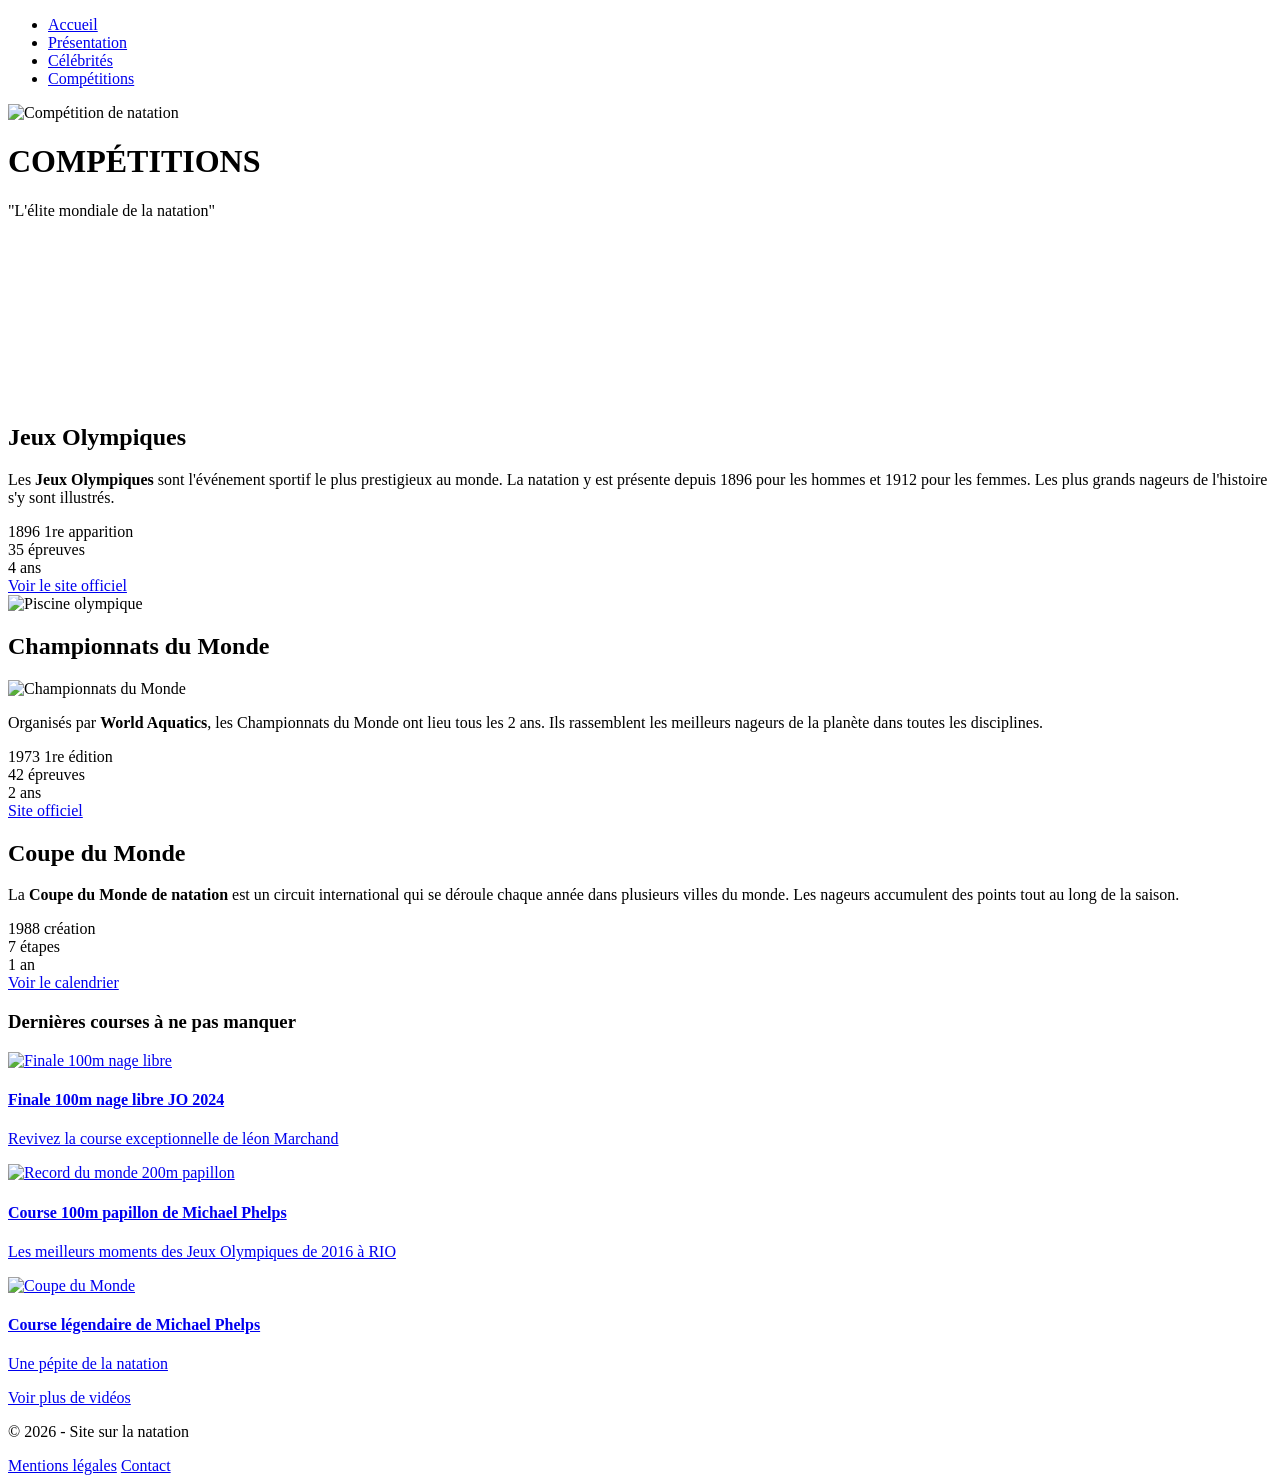
==== competitions.html @ 51e26d25 "Add files via upload" ====
<!DOCTYPE html>
<html lang="fr">
<head>
  <meta charset="UTF-8">
  <meta name="viewport" content="width=device-width, initial-scale=1.0">
  <title>Compétitions de natation</title>
  <link rel="stylesheet" href="style4.css">
</head>
<body class="bulles">

<header>
  <nav>
    <ul>
      <li><a href="index.html">Accueil</a></li>
      <li><a href="presentation.html">Présentation</a></li>
      <li><a href="celebrites.html">Célébrités</a></li>
      <li><a href="competitions.html" class="actif">Compétitions</a></li>
    </ul>
  </nav>
</header>

<div class="photo-haut" style="height: 300px;">
  <img src="photos-videos/2.jpg" alt="Compétition de natation">
  <div class="titre-haut">
    <h1>COMPÉTITIONS</h1>
    <p class="citation">"L'élite mondiale de la natation"</p>
  </div>
</div>

<main class="page-competitions">

  <section id="jo" class="section-competition bulles">
    <h2 class="titre-competition">Jeux Olympiques</h2>
    
    <div class="contenu-competition">
      <div class="texte-competition">
        <p>
          Les <strong>Jeux Olympiques</strong> sont l'événement sportif le plus prestigieux au monde. 
          La natation y est présente depuis 1896 pour les hommes et 1912 pour les femmes.
          Les plus grands nageurs de l'histoire s'y sont illustrés.
        </p>
        <div class="stats-competition">
          <div class="stat">
            <span class="chiffre-stat">1896</span>
            <span class="label-stat">1re apparition</span>
          </div>
          <div class="stat">
            <span class="chiffre-stat">35</span>
            <span class="label-stat">épreuves</span>
          </div>
          <div class="stat">
            <span class="chiffre-stat">4</span>
            <span class="label-stat">ans</span>
          </div>
        </div>
        <a href="https://www.olympics.com/fr/sports/natation/" target="_blank" class="bouton-competition">Voir le site officiel</a>
      </div>
      <div class="image-competition petit">
        <img src="photos-videos/jo.jpg" alt="Piscine olympique" >
      </div>
    </div>
  </section>

  <section id="monde" class="section-competition bulles">
    <h2 class="titre-competition">Championnats du Monde</h2>
    
    <div class="contenu-competition reverse">
      <div class="image-competition petit">
        <img src="photos-videos/championnats-monde.jpg" alt="Championnats du Monde">
      </div>
      <div class="texte-competition">
        <p>
          Organisés par <strong>World Aquatics</strong>, les Championnats du Monde ont lieu tous les 2 ans.
          Ils rassemblent les meilleurs nageurs de la planète dans toutes les disciplines.
        </p>
        <div class="stats-competition">
          <div class="stat">
            <span class="chiffre-stat">1973</span>
            <span class="label-stat">1re édition</span>
          </div>
          <div class="stat">
            <span class="chiffre-stat">42</span>
            <span class="label-stat">épreuves</span>
          </div>
          <div class="stat">
            <span class="chiffre-stat">2</span>
            <span class="label-stat">ans</span>
          </div>
        </div>
        <a href="https://www.worldaquatics.com/" target="_blank" class="bouton-competition">Site officiel</a>
      </div>
    </div>
  </section>

  <section id="coupe" class="section-competition bulles">
    <h2 class="titre-competition">Coupe du Monde</h2>
    
    <div class="contenu-competition">
      <div class="texte-competition">
        <p>
          La <strong>Coupe du Monde de natation</strong> est un circuit international qui se déroule 
          chaque année dans plusieurs villes du monde. Les nageurs accumulent des points 
          tout au long de la saison.
        </p>
        <div class="stats-competition">
          <div class="stat">
            <span class="chiffre-stat">1988</span>
            <span class="label-stat">création</span>
          </div>
          <div class="stat">
            <span class="chiffre-stat">7</span>
            <span class="label-stat">étapes</span>
          </div>
          <div class="stat">
            <span class="chiffre-stat">1</span>
            <span class="label-stat">an</span>
          </div>
        </div>
        <a href="https://www.worldaquatics.com/competitions/world-cup" target="_blank" class="bouton-competition">Voir le calendrier</a>
      </div>
    </div>
  </section>

  <section class="conteneur-video bulles">
    <h3>Dernières courses à ne pas manquer</h3>
    <div class="grille-video">
      
      <a href="JO PARIS 2024 - LE ROI LÉON MARCHAND CHAMPION OLYMPIQUE DU 200M PAPILLON AVEC RECORD OLYMPIQUE !.mp4" target="_blank" class="carte-video">
        <img src="photos-videos/JO2024.jpg" alt="Finale 100m nage libre">
        <h4>Finale 100m nage libre JO 2024</h4>
        <p>Revivez la course exceptionnelle de léon Marchand</p>
      </a>

      <a href="Michael Phelps Last Olympic Race - Swimming Mens 4x100m Medley Relay Final  Rio 2016 Replay.mp4" target="_blank" class="carte-video">
        <img src="photos-videos/swim (1).jpg" alt="Record du monde 200m papillon">
        <h4>Course 100m papillon de Michael Phelps</h4>
        <p>Les meilleurs moments des Jeux Olympiques de 2016 à RIO</p>
      </a>

      <a href="videoplayback.mp4" target="_blank" class="carte-video">
        <img src="photos-videos/Michael  Phelps  Beijing  Olympics  2008 won his 11th  gold  medal.jpg" alt="Coupe du Monde">
        <h4>Course légendaire de Michael Phelps</h4>
        <p>Une pépite de la natation</p>
      </a>

    </div>
    <a href="https://www.youtube.com/results?search_query=natation+competition" target="_blank" class="bouton-video">Voir plus de vidéos</a>
  </section>

</main>

<footer>
  <div class="footer1">
    <p>© 2026 - Site sur la natation</p>
    <div class="footer-liens">
      <a href="mentions.html">Mentions légales</a>
      <a href="contact.html">Contact</a>
    </div>
  </div>
</footer>

</body>
</html>
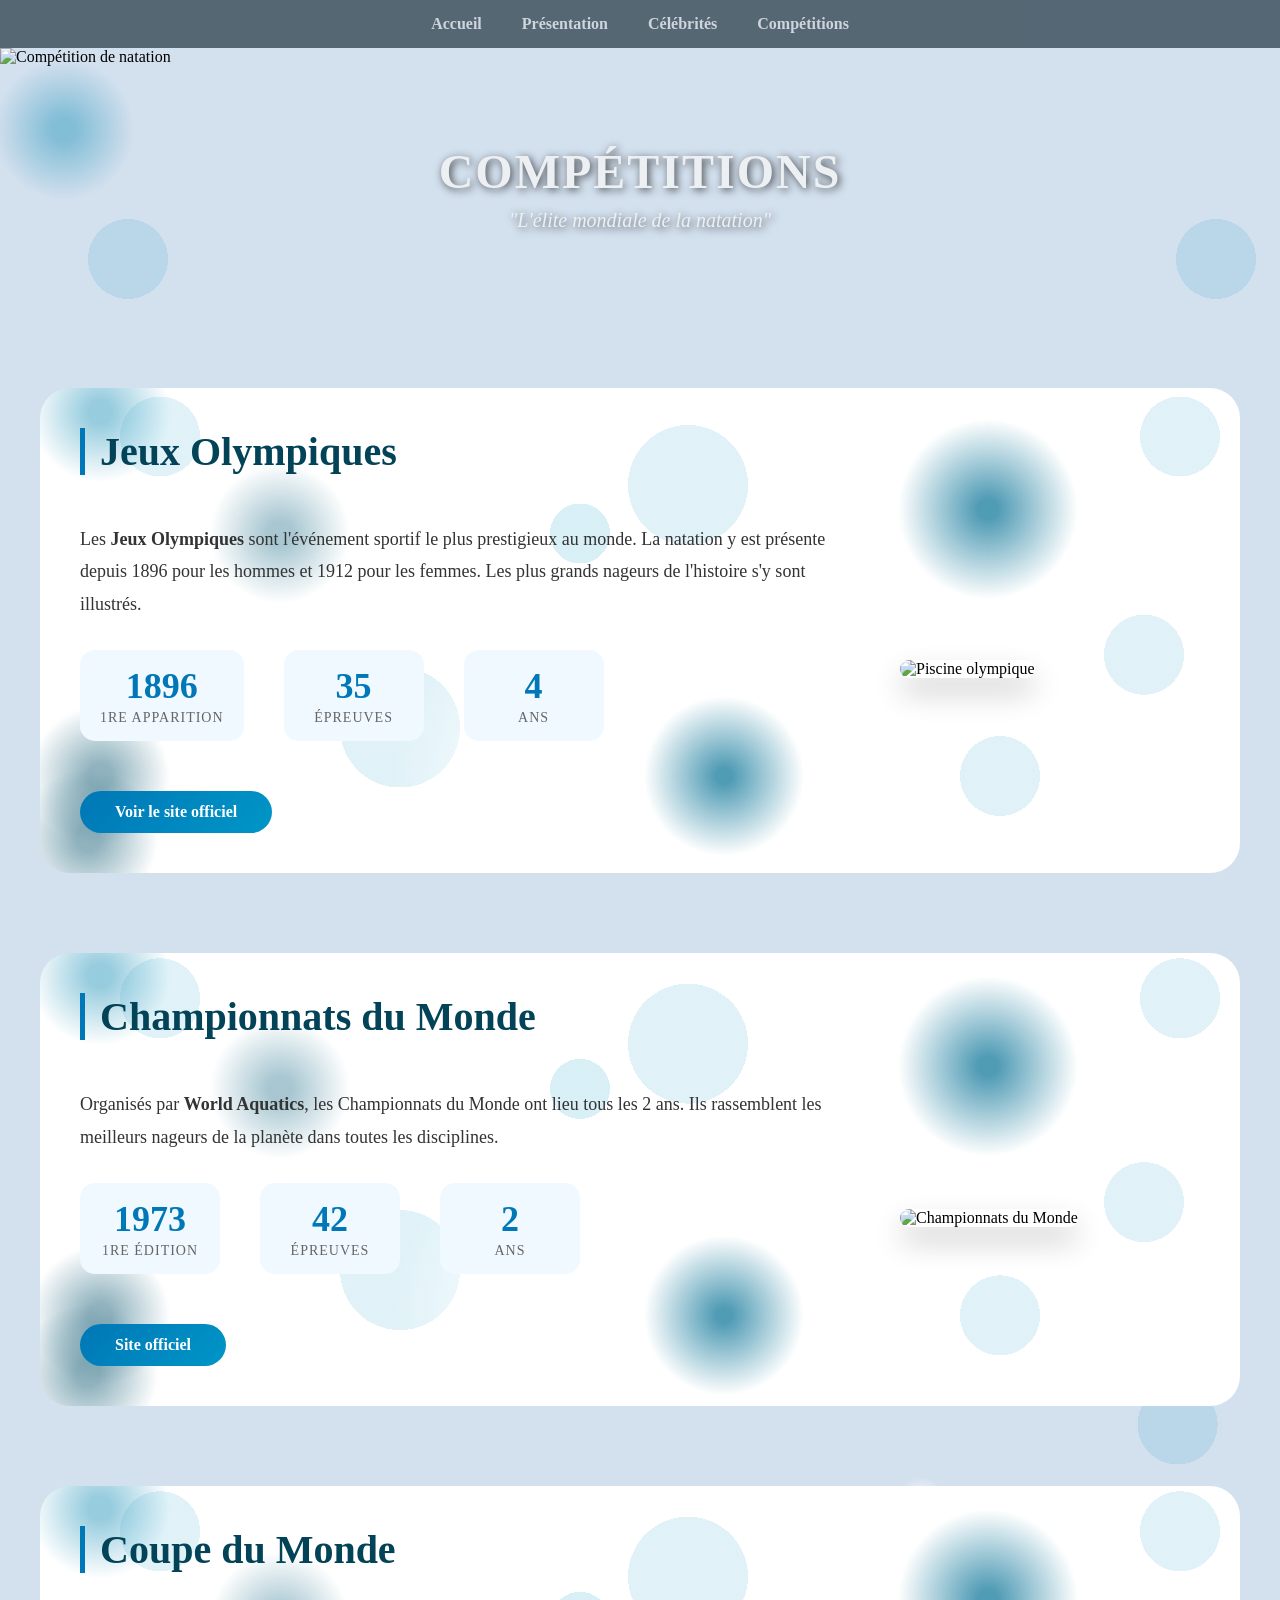
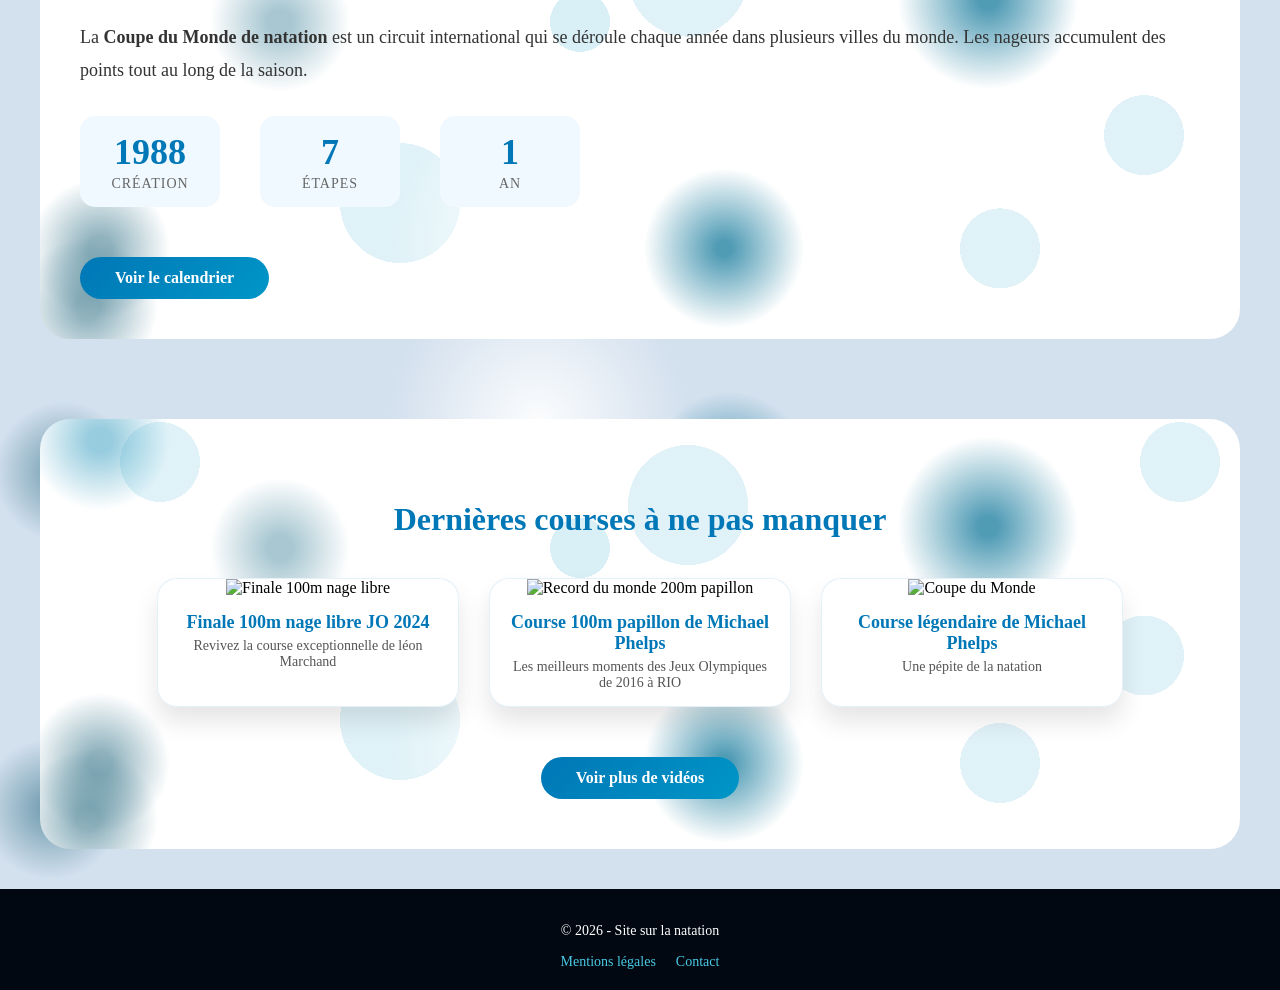
==== commit fb794e70: "Add files via upload" ====
--- a/competitions.html
+++ b/competitions.html
@@ -125,19 +125,19 @@
     <h3>Dernières courses à ne pas manquer</h3>
     <div class="grille-video">
       
-      <a href="JO PARIS 2024 - LE ROI LÉON MARCHAND CHAMPION OLYMPIQUE DU 200M PAPILLON AVEC RECORD OLYMPIQUE !.mp4" target="_blank" class="carte-video">
+      <a href="photos-videos/Video Project one.mp4" target="_blank" class="carte-video">
         <img src="photos-videos/JO2024.jpg" alt="Finale 100m nage libre">
         <h4>Finale 100m nage libre JO 2024</h4>
         <p>Revivez la course exceptionnelle de léon Marchand</p>
       </a>
 
-      <a href="Michael Phelps Last Olympic Race - Swimming Mens 4x100m Medley Relay Final  Rio 2016 Replay.mp4" target="_blank" class="carte-video">
+      <a href="photos-videos/Video Project two.mp4" target="_blank" class="carte-video">
         <img src="photos-videos/swim (1).jpg" alt="Record du monde 200m papillon">
         <h4>Course 100m papillon de Michael Phelps</h4>
         <p>Les meilleurs moments des Jeux Olympiques de 2016 à RIO</p>
       </a>
 
-      <a href="videoplayback.mp4" target="_blank" class="carte-video">
+      <a href="photos-videos/Video Project three.mp4" target="_blank" class="carte-video">
         <img src="photos-videos/Michael  Phelps  Beijing  Olympics  2008 won his 11th  gold  medal.jpg" alt="Coupe du Monde">
         <h4>Course légendaire de Michael Phelps</h4>
         <p>Une pépite de la natation</p>
--- a/style4.css
+++ b/style4.css
@@ -0,0 +1,319 @@
+body {
+  font-family: Georgia, 'Times New Roman', Times, serif;
+  margin: 0;
+  background: #c1d3e7b2;
+}
+
+.bulles {
+  background-image:
+    radial-gradient(circle at 20% 30%, rgba(89, 148, 168, 0.525) 12px, transparent 70px),
+    radial-gradient(circle at 22% 28%, rgba(255,255,255,0.9) 3px, transparent 15px),
+    radial-gradient(circle at 5% 5%, rgba(58, 159, 193, 0.525) 12px, transparent 70px),
+    radial-gradient(circle at 22% 28%, rgba(255,255,255,0.9) 3px, transparent 15px),
+    radial-gradient(circle at 4% 93%, rgba(45, 110, 132, 0.525) 12px, transparent 70px),
+    radial-gradient(circle at 22% 28%, rgba(255,255,255,0.9) 3px, transparent 15px),
+    radial-gradient(circle at 5% 80%, rgba(45, 110, 132, 0.525) 12px, transparent 70px),
+    radial-gradient(circle at 22% 28%, rgba(255,255,255,0.9) 3px, transparent 15px),
+    radial-gradient(circle at 79% 25%, rgba(69, 149, 176, 0.936) 10px, transparent 90px),
+    radial-gradient(circle at 72% 58%, rgba(255,255,255,0.9) 2px, transparent 25px),
+    radial-gradient(circle at 57% 80%, rgba(69, 149, 176, 0.936) 8px, transparent 80px),
+    radial-gradient(circle at 42% 78%, rgba(255,255,255,0.9) 2px, transparent 150px),
+    radial-gradient(circle at 45% 30%, rgba(0,150,199,0.15) 30px, transparent 11px),
+    radial-gradient(circle at 30% 70%, rgba(0,150,199,0.12) 60px, transparent 9px),
+    radial-gradient(circle at 54% 20%, rgba(0,150,199,0.12) 60px, transparent 9px),
+    radial-gradient(circle at 95% 10%, rgba(0,150,199,0.12) 40px, transparent 7px),
+    radial-gradient(circle at 92% 55%, rgba(0,150,199,0.12) 40px, transparent 7px),
+    radial-gradient(circle at 10% 10%, rgba(0,150,199,0.12) 40px, transparent 7px),
+    radial-gradient(circle at 80% 80%, rgba(0,150,199,0.12) 40px, transparent 7px);
+}
+
+header {
+  background: #132733a6;
+  padding: 15px;
+  position: sticky;
+  top: 0;
+  z-index: 1000;
+}
+
+nav ul {
+  display: flex;
+  justify-content: center;
+  list-style: none;
+  padding: 0;
+  margin: 0;
+}
+
+nav li {
+  margin: 0 20px;
+}
+
+nav a {
+  color: rgb(208, 212, 221);
+  text-decoration: none;
+  font-weight: bold;
+}
+
+nav a:hover {
+  color: #3c6c75;
+}
+.photo-haut {
+  position: relative;
+  height: 300px;
+  overflow: hidden;
+}
+
+.photo-haut img {
+  width: 100%;
+  height: 100%;
+  object-fit: cover;
+}
+
+.titre-haut {
+  position: absolute;
+  top: 50%;
+  left: 50%;
+  transform: translate(-50%, -50%);
+  text-align: center;
+  color: rgb(237, 240, 243);
+  text-shadow: 2px 2px 8px rgba(0,0,0,0.7);
+  width: 100%;
+  padding: 20px 0;
+  z-index: 10;
+}
+
+.titre-haut h1 {
+  font-size: 48px;
+  margin: 0;
+  letter-spacing: 2px;
+}
+
+.citation {
+  font-style: italic;
+  font-size: 20px;
+  margin-top: 10px;
+}
+
+.page-competitions {
+  max-width: 1200px;
+  margin: 0 auto;
+  padding: 40px 20px;
+}
+
+.section-competition {
+  margin-bottom: 80px;
+  scroll-margin-top: 80px;
+  padding: 40px;
+  border-radius: 30px;
+  background-color: white;
+}
+
+.titre-competition {
+  font-size: 40px;
+  color: #024358;
+  margin-top: 0;
+  margin-bottom: 30px;
+  border-left: 5px solid #0077b6;
+  padding-left: 15px;
+}
+
+.contenu-competition {
+  display: flex;
+  gap: 50px;
+  align-items: center;
+}
+
+.contenu-competition.reverse {
+  flex-direction: row-reverse;
+}
+
+.texte-competition {
+  flex: 1;
+}
+
+.texte-competition p {
+  font-size: 18px;
+  line-height: 1.8;
+  color: #333;
+  margin-bottom: 25px;
+}
+
+.stats-competition {
+  display: flex;
+  gap: 40px;
+  margin: 30px 0;
+  flex-wrap: wrap;
+}
+
+.stat {
+  text-align: center;
+  background: #f0f9ff;
+  padding: 15px 20px;
+  border-radius: 15px;
+  min-width: 100px;
+}
+
+.chiffre-stat {
+  font-size: 36px;
+  font-weight: bold;
+  color: #0077b6;
+  display: block;
+  line-height: 1.2;
+}
+
+.label-stat {
+  font-size: 14px;
+  color: #666;
+  text-transform: uppercase;
+  letter-spacing: 1px;
+}
+
+.image-competition {
+  flex: 1;
+}
+
+.image-competition.petit {
+  max-width: 300px;
+  margin: 0 auto;
+}
+
+.image-competition img {
+  width: 100%;
+  border-radius: 20px;
+  box-shadow: 0 15px 30px rgba(0,0,0,0.2);
+  transition: transform 0.3s ease;
+}
+
+.image-competition img:hover {
+  transform: scale(1.02);
+}
+.bouton-competition {
+  display: inline-block;
+  margin-top: 20px;
+  padding: 12px 35px;
+  background: linear-gradient(135deg, #0077b6, #0096c7);
+  color: white;
+  text-decoration: none;
+  border-radius: 50px;
+  font-weight: bold;
+  font-size: 16px;
+  transition: transform 0.3s, box-shadow 0.3s;
+  border: none;
+  cursor: pointer;
+}
+
+.bouton-competition:hover {
+  transform: scale(1.05);
+  box-shadow: 0 10px 25px rgba(0,119,182,0.4);
+}
+
+.conteneur-video {
+  padding: 50px 30px;
+  text-align: center;
+  border-radius: 30px;
+  background-color: white;
+  margin-top: 40px;
+}
+
+.conteneur-video h3 {
+  font-size: 32px;
+  color: #0077b6;
+  margin-bottom: 40px;
+  font-family: Georgia, 'Times New Roman', Times, serif;
+}
+
+.grille-video {
+  display: flex;
+  gap: 30px;
+  justify-content: center;
+  flex-wrap: wrap;
+  margin-bottom: 30px;
+}
+
+.carte-video {
+  background: white;
+  border-radius: 20px;
+  overflow: hidden;
+  width: 300px;
+  box-shadow: 0 15px 25px rgba(0,0,0,0.1);
+  transition: all 0.3s ease;
+  text-decoration: none;
+  color: inherit;
+  border: 1px solid rgba(0,119,182,0.1);
+}
+
+.carte-video:hover {
+  transform: translateY(-10px);
+  box-shadow: 0 20px 35px rgba(0,119,182,0.2);
+}
+
+.carte-video img {
+  width: 100%;
+  height: 180px;
+  object-fit: cover;
+}
+
+.carte-video h4 {
+  font-size: 18px;
+  margin: 15px 15px 5px;
+  color: #0077b6;
+}
+
+.carte-video p {
+  font-size: 14px;
+  margin: 0 15px 15px;
+  color: #555;
+}
+
+.bouton-video {
+  display: inline-block;
+  margin-top: 20px;
+  padding: 12px 35px;
+  background: linear-gradient(135deg, #0077b6, #0096c7);
+  color: white;
+  text-decoration: none;
+  border-radius: 50px;
+  font-weight: bold;
+  font-size: 16px;
+  transition: transform 0.3s, box-shadow 0.3s;
+  border: none;
+  cursor: pointer;
+}
+
+.bouton-video:hover {
+  transform: scale(1.05);
+  box-shadow: 0 10px 25px rgba(0,119,182,0.4);
+}
+
+footer {
+  background-color: #010811;
+  color: white;
+  text-align: center;
+  padding: 20px 10px;
+  font-size: 14px;
+}
+
+.footer1 {
+  max-width: 1200px;
+  margin: 0 auto;
+}
+
+.footer-liens {
+  margin-top: 15px;
+  display: flex;
+  justify-content: center;
+  gap: 20px;
+  flex-wrap: wrap;
+}
+
+.footer-liens a {
+  color: #48cae4;
+  text-decoration: none;
+  transition: color 0.3s ease;
+}
+
+.footer-liens a:hover {
+  color: white;
+  text-decoration: underline;
+}
+
+
